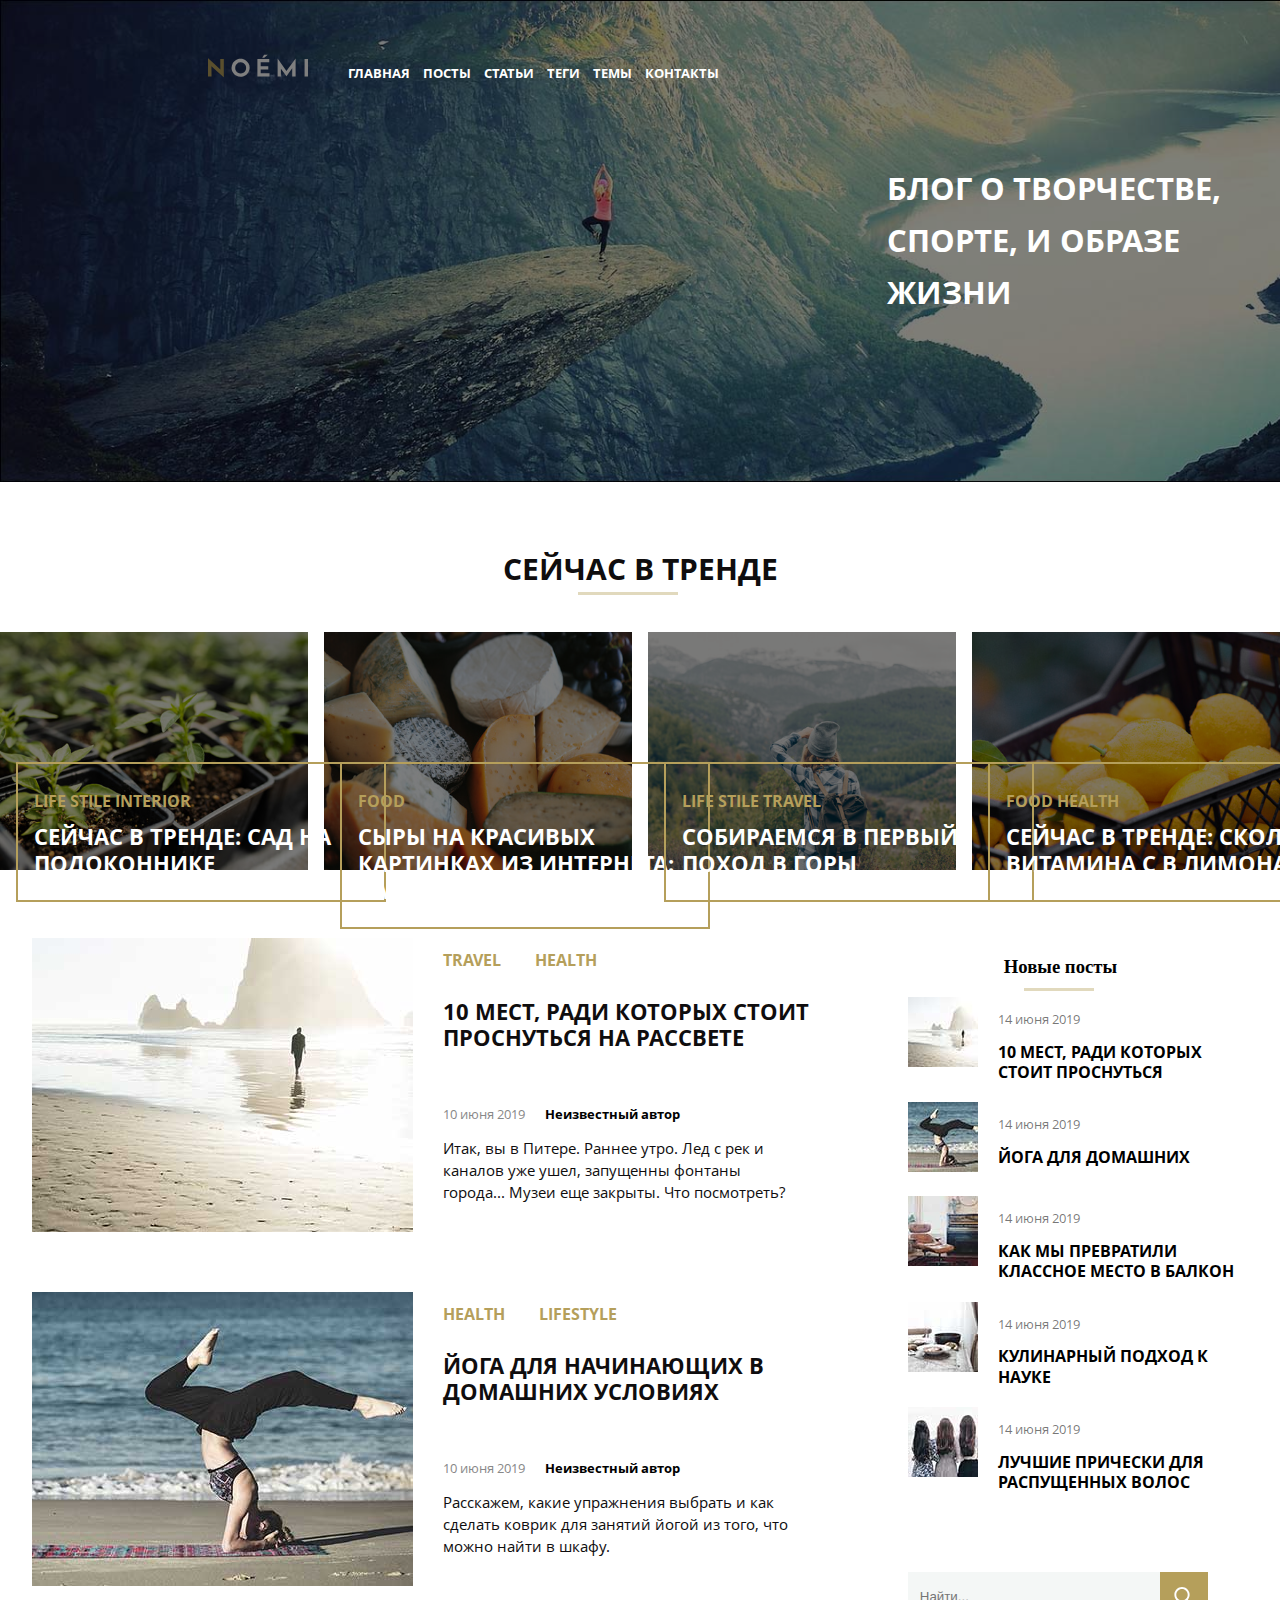
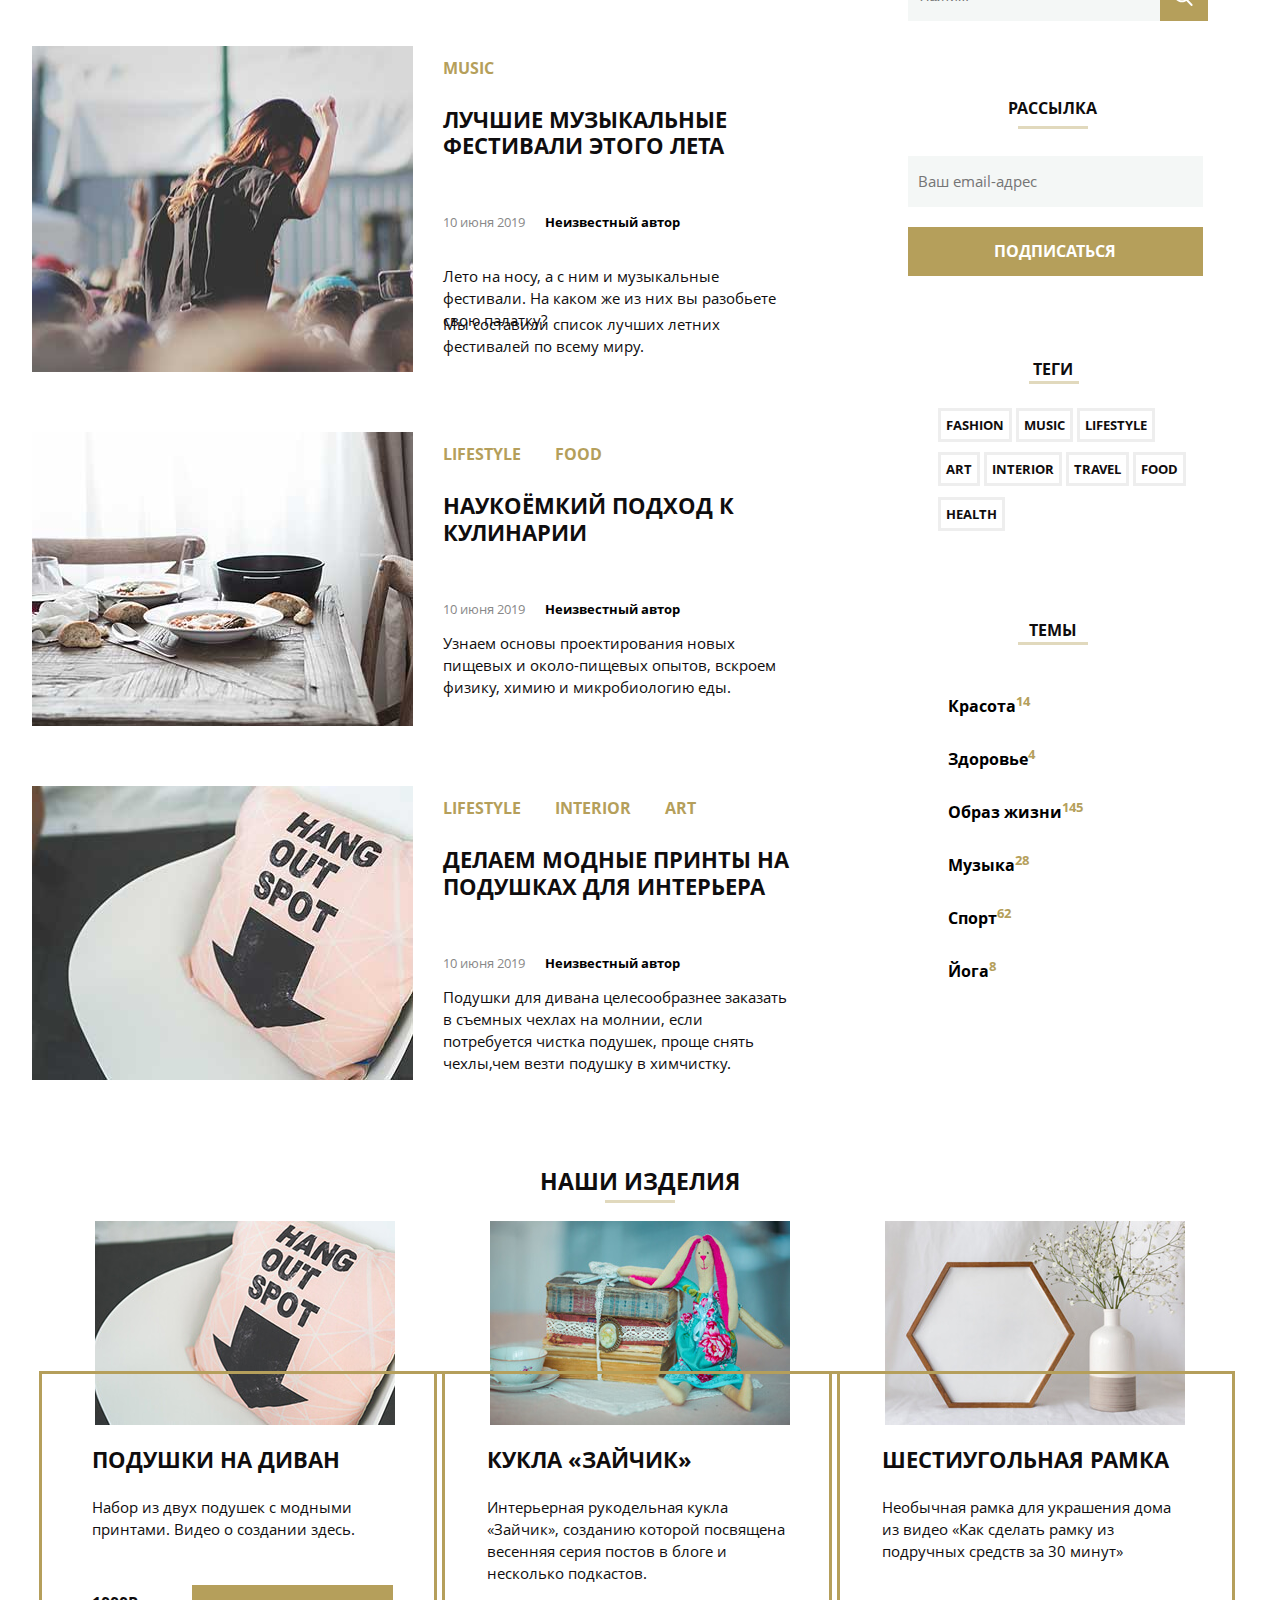
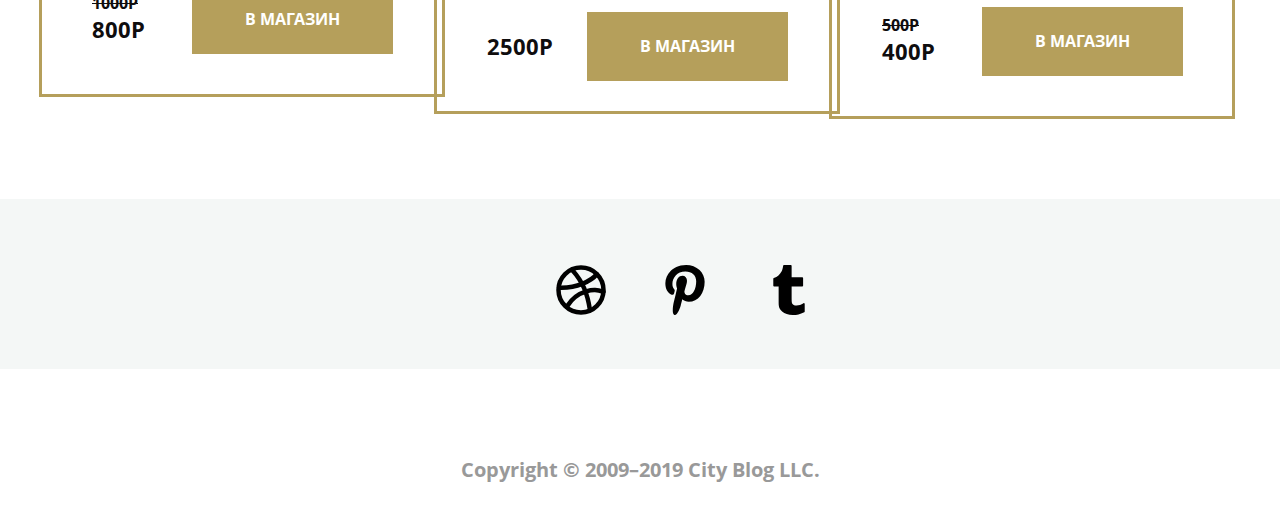
==== mq-diplom/index.html @ d3d2e558 "e" ====
<!DOCTYPE html>
<html lang="en">

<head>
   <meta charset="UTF-8">
   <meta name="viewport" content="width=device-width, initial-scale=1.0">
   <title>Document</title>
   <link rel="stylesheet" href="../mq-diplom/css/style.css">
</head>

<body>
   <div class="content">
      <header class="header">
         <div class="conteiner header-conteiner">
            <div class="logo">
               <svg xmlns="http://www.w3.org/2000/svg" fill="none" viewBox="0 0 3070 696">
                  <path fill="#B59F5B"
                     d="M485.331 135.438V696h-3.762L105.343 353.643l3.762 319.784H0V112.865h3.7623L379.988 458.984l-3.762-323.546h109.105Z" />
                  <path fill="#fff" stroke="#E8E8E8"
                     d="m861.808 165.967.009-.005.008-.005c41.291-26.275 86.341-37.543 138.935-37.543 52.58 0 93.88 11.261 138.94 37.548 41.32 26.295 75.13 60.101 101.42 101.42 26.28 41.293 37.55 86.343 37.55 135.169 0 48.823-11.27 93.882-37.56 138.948-26.28 45.059-60.08 75.103-101.42 101.409-41.29 26.275-86.34 37.543-138.93 37.543-48.821 0-93.878-11.263-138.943-37.548-41.335-26.305-75.126-56.348-101.41-101.404-26.287-45.063-37.551-86.355-37.554-138.927 3.76-45.089 15.032-93.909 37.553-135.204 26.304-41.331 56.348-75.12 101.402-101.401Zm-4.448 327.124c15.076 26.384 33.944 49.036 60.382 64.143 26.411 15.092 52.832 22.639 86.778 22.639 30.19 0 56.61-7.55 83.02-22.639 26.44-15.107 45.31-37.759 60.38-64.143 15.1-26.414 22.64-56.598 22.64-86.777 0-33.948-7.55-60.368-22.64-86.778-15.07-26.383-33.94-49.036-60.38-64.143-26.41-15.089-52.83-22.639-83.02-22.639-30.102 0-64.128 3.754-86.85 22.689l-.032.027c-22.552 18.793-45.184 37.652-60.278 64.066-15.095 26.415-22.639 56.598-22.639 86.778 0 30.179 7.544 60.363 22.639 86.777ZM1617.77 572.349h270.38v100.578h-371.46V135.938h363.94v100.578h-263.36v117.627h233.26v100.579h-233.26v117.627h.5ZM1834.67.5l-107.99 96.8162h-62.87L1723.39.5h111.28ZM2584.26 417.31l-176.42 247.736-168.89-232.691-.91-1.247v241.819h-100.58V114.453l269.97 386.201.41.574.41-.566 281.26-386.261v558.526h-104.34V416.036l-.91 1.274ZM3069.5 135.938v536.989h-104.34V135.938h104.34Z" />
               </svg>
            </div>
            <ul class="menu">
               <li><a href="#">Главная</a></li>
               <li><a href="#">Посты</a></li>
               <li><a href="#">Статьи</a></li>
               <li><a href="#">Теги</a></li>
               <li><a href="#">Темы</a></li>
               <li><a href="#">Контакты</a></li>
            </ul>
            <h1 class="main-title">Блог о творчестве, спорте, и образе жизни</h1>
         </div>
      </header>
      <div class="title-trend">
         <h2 class="decor">Сейчас в тренде</h2>
      </div>
      <div class="trend-box">
         <div class="garden-on-the-windowsill trend">
            <img class="art-trend" src="../mq-diplom/img/trend1.jpg" alt="Изображение растений">
            <div class="text-trend ">
               <p class="yellow-text">Life stile</p>
               <p class="yellow-text">Interior</p>
               <p class="white-text">Сейчас в тренде: сад на подоконнике</p>
            </div>
         </div>
         <div class="cheeses trend">
            <img class="art-trend" src="../mq-diplom/img/trend2.jpg" alt="Изображение разных сыров">
            <div class="text-trend ">
               <p class="yellow-text">Food</p>
               <p class="white-text ">Cыры на красивых картинках из интернета: какие они на вкус?</p>
            </div>
         </div>
         <div class="first-trip trend">
            <img class="art-trend" src="../mq-diplom/img/trend3.jpg" alt="Изображение природы">
            <div class="text-trend ">
               <p class="yellow-text">Life stile</p>
               <p class="yellow-text">Travel</p>
               <p class="white-text">Собираемся в первый поход в горы</p>
            </div>
         </div>
         <div class="lemons trend">
            <img class="art-trend" src="../mq-diplom/img/trend4.jpg" alt="Изображение лимонов">
            <div class="text-trend ">
               <p class="yellow-text">Food</p>
               <p class="yellow-text">Health</p>
               <p class="white-text">Сейчас в тренде: сколько витамина с в лимонах?</p>
            </div>
         </div>

      </div>
      <div class="container">
         <main class="main">
            <div class="conteiner main-conteiner">
               <div class="hobby">
                  <img class="hobby-art" src="../mq-diplom/img/last-post1.jpg" alt="Изображение путешествий">
                  <div class="box-post-list">
                     <p class="hobby-category">Travel</p>
                     <p class="hobby-category">Health</p>
                     <p class="hobby-title">10 мест, ради которых стоит проснуться на рассвете</p>
                     <p class="hobby-date">10 июня 2019</p>
                     <p class="hobby-author">Неизвестный автор</p>
                     <p class="hobby-text">Итак, вы в Питере. Раннее утро. Лед с рек и каналов уже ушел, запущенны
                        фонтаны
                        города...
                        Музеи еще закрыты. Что посмотреть?
                     </p>
                  </div>
               </div>
               <div class="hobby">
                  <img class="hobby-art" src="../mq-diplom/img/last-post2.jpg" alt="Изображение йоги">
                  <div class="box-post-list">
                     <p class="hobby-category">Health</p>
                     <p class="hobby-category">Lifestyle</p>
                     <p class="hobby-title">ЙОга для начинающих в домашних условиях</p>
                     <p class="hobby-date">10 июня 2019</p>
                     <p class="hobby-author">Неизвестный автор</p>
                     <p class="hobby-text">Расскажем, какие упражнения выбрать и как сделать коврик для занятий йогой
                        из
                        того, что можно найти в шкафу.
                     </p>
                  </div>
               </div>
               <div class="hobby">
                  <img class="first-box-art" src="../mq-diplom/img/last-post3.jpg" alt="Изображение фестиваля">
                  <div class="box-post-list">
                     <p class="hobby-category">Music</p>
                     <p class="hobby-title">Лучшие музыкальные фестивали этого лета</p>
                     <p class="hobby-date">10 июня 2019</p>
                     <p class="hobby-author">Неизвестный автор</p>
                     <p class="hobby-text music-text">Лето на носу, а с ним и музыкальные фестивали. На каком же из них
                        вы
                        разобьете свою палатку?
                     </p>
                     <p class="hobby-text music-text2">Мы составили список лучших летних фестивалей по всему миру.
                     </p>
                  </div>
               </div>
               <div class="hobby">
                  <img class="first-box-art" src="../mq-diplom/img/last-post4.jpg" alt="Изображение кулинарии">
                  <div class="box-post-list">
                     <p class="hobby-category">Lifestyle</p>
                     <p class="hobby-category">Food</p>
                     <p class="hobby-title">Наукоёмкий подход к кулинарии</p>
                     <p class="hobby-date">10 июня 2019</p>
                     <p class="hobby-author">Неизвестный автор</p>
                     <p class="hobby-text">Узнаем основы проектирования новых пищевых и около-пищевых опытов, вскроем
                        физику, химию и микробиологию еды.
                     </p>
                  </div>
               </div>
               <div class="hobby">
                  <img class="first-box-art" src="../mq-diplom/img/last-post5.jpg" alt="Изображение подушки">
                  <div class="box-post-list">
                     <p class="hobby-category">Lifestyle</p>
                     <p class="hobby-category">Interior</p>
                     <p class="hobby-category">Art</p>
                     <p class="hobby-title">делаем модные принты на подушках для интерьера </p>
                     <p class="hobby-date">10 июня 2019</p>
                     <p class="hobby-author">Неизвестный автор</p>
                     <p class="hobby-text">Подушки для дивана целесообразнее заказать в съемных чехлах на молнии, если
                        потребуется чистка подушек, проще снять чехлы,чем везти подушку в химчистку.
                     </p>
                  </div>
               </div>
            </div>
         </main>
         <aside class="aside">
            <div class="newposts">
               <h3 class="newposts-decor">Новые посты</h3>
            </div>
            <div class="newposts-hobby">
               <div class="newposts-hobby-art">
                  <img src="../mq-diplom/img/2.jpg" alt="Изображение мест">
               </div>
               <div class="newposts-hobby-post-list">
                  <p class="newposts-hobby-date">14 июня 2019</p>
                  <p class="newposts-hobby-title box2-title1">10 мест, ради которых стоит проснуться</p>
               </div>
            </div>
            <div class="newposts-hobby">
               <div class="newposts-hobby-art">
                  <img src="../mq-diplom/img/151.jpg" alt="Изображение йоги">
               </div>
               <div class="newposts-hobby-post-list">
                  <p class="newposts-hobby-date">14 июня 2019</p>
                  <p class="newposts-hobby-title">Йога для домашних</p>
               </div>
            </div>
            <div class="newposts-hobby">
               <div class="newposts-hobby-art">
                  <img src="../mq-diplom/img/45.jpg" alt="Изображение интерьера">
               </div>
               <div class="newposts-hobby-post-list">
                  <p class="newposts-hobby-date">14 июня 2019</p>
                  <p class="newposts-hobby-title">как мы превратили классное место в балкон</p>
               </div>
            </div>
            <div class="newposts-hobby">
               <div class="newposts-hobby-art">
                  <img src="../mq-diplom/img/501.jpg" alt="Изображение кулинарии">
               </div>
               <div class="newposts-hobby-post-list">
                  <p class="newposts-hobby-date">14 июня 2019</p>
                  <p class="newposts-hobby-title">Кулинарный подход к науке</p>
               </div>
            </div>
            <div class="newposts-hobby">
               <div class="newposts-hobby-art">
                  <img src="../mq-diplom/img/7.jpg" alt="Изображение причесок">
               </div>
               <div class="newposts-hobby-post-list">
                  <p class="newposts-hobby-date">14 июня 2019</p>
                  <p class="newposts-hobby-title">лучшие прически для распущенных волос</p>
               </div>
            </div>
            <div class="search">
               <form action="" method="get">
                  <label class="visually-hidden" for="input-search">Найти</label>
                  <input type="search" id="input-search" placeholder="Найти...">
                  <button type="submit"></button>
               </form>
            </div>
            <div class="newsletter">
               <h3 class="newsletter-decor">Рассылка</h3>
            </div>
            <div class="email">
               <form action="" method="get">
                  <label class="visually-hidden" for="email">Ваш email-адрес</label>
                  <input type="email" id="email" placeholder="Ваш email-адрес"><br>
                  <button type="submit">Подписаться</button>
               </form>
            </div>
            <div class="tegs">
               <h3 class="tegs-decor">Теги</h3>
            </div>
            <div class="tegs-list">
               <ul>
                  <li><a href="#">Fashion</a></li>
                  <li><a href="#">Music</a></li>
                  <li><a href="#">Lifestyle</a></li>
                  <li><a href="#">Art</a></li>
                  <li><a href="#">Interior</a></li>
                  <li><a href="#">Travel</a></li>
                  <li></li><a href="#">Food</a></li>
                  <li><a href="#">Health</a></li>
               </ul>
            </div>
            <div class="themes">
               <h3 class="themes-decor">Темы</h3>
            </div>
            <div class="topics">
               <ul>
                  <li><a href="#">Красота<sup>14</sup></a></li>
                  <li><a href="#">Здоровье<sup>4</sup></a></li>
                  <li><a href="#">Образ жизни<sup>145</sup></a></li>
                  <li><a href="#">Музыка<sup>28</sup></a></li>
                  <li><a href="#">Спорт<sup>62</sup></a></li>
                  <li><a href="#">Йога<sup>8</sup></a></li>
               </ul>
            </div>
         </aside>
      </div>
      <div class="our-products">
         <h3>Наши изделия</h3>
         <div class="our-prodicts-decor"></div>
      </div>
      <div class="our-products-prices">
         <div class="soffa-pillow">
            <img src="../mq-diplom/img/shop-item-desk1.jpg" alt="Изображение подушки">
            <div class="product-box">
               <div class="product-title">
                  <h3>Подушки на диван</h3>
                  <p>Набор из двух подушек с модными принтами. Видео о создании здесь.</p>
               </div>
               <div class="price">
                  <p class="price-throught">1000р</p>
                  <p>800р</p>
               </div>
               <div class="product-link-soffa">
                  <a href="">В магазин</a>
               </div>
            </div>
         </div>
         <div class="bunny-doll">
            <img src="../mq-diplom/img/shop-item-desk2.jpg" alt="Изображение куклы">
            <div class="product-box">
               <div class="product-title">
                  <h3>Кукла &laquo;зайчик&raquo;</h3>
                  <p>Интерьерная рукодельная кукла «Зайчик», созданию которой посвящена весенняя серия постов в блоге
                     и
                     несколько подкастов.</p>
               </div>
               <div class="price price-doll">
                  <p>2500р</p>
               </div>
               <div class="product-link-doll">
                  <a href="">В магазин</a>
               </div>
            </div>
         </div>
         <div class="frame">
            <img src="../mq-diplom/img/shop-item-desk3.jpg" alt="Изображение рамки">
            <div class="product-box">
               <div class="product-title">
                  <h3>Шестиугольная рамка</h3>
                  <p>Необычная рамка для украшения дома из видео &laquo;Как сделать рамку из подручных средств за 30
                     минут&raquo; </p>
               </div>
               <div class="price">
                  <p class="price-throught">500р</p>
                  <p>400р</p>
               </div>
               <div class="product-link-frame">
                  <a href="">В магазин</a>
               </div>
            </div>
         </div>
      </div>
   </div>
   <footer class="footer">
      <div class="conteiner footer-conteiner">
         <div class="footer-art">
            <ul>
               <li>
                  <a href="#"><svg xmlns="http://www.w3.org/2000/svg" viewBox="0 0 20 20">
                        <g fill="none" fill-rule="evenodd" stroke="#000" stroke-linecap="round" stroke-linejoin="round"
                           stroke-width="1.8" transform="translate(1 1)">
                           <circle cx="9" cy="9" r="9" />
                           <path d="M5.4.9c2.1222 2.3565 3.7222 4.7865 4.8 7.29 1.0778 2.5035 1.8778 5.4735 2.4 8.91" />
                           <path
                              d="M.201 8.0853c3.4904.1103 6.5893-.4006 9.2966-1.5327C12.257 5.399 14.191 4.1147 15.3 2.7M3.6 15.3c1.8876-3.0496 4.9253-4.963 7.4854-5.748 2.8247-.866 4.3048-.6496 6.9146.2087" />
                        </g>
                     </svg>
                     <?xml version="1.0" encoding="iso-8859-1"?>
                     <!-- Generator: Adobe Illustrator 19.0.0, SVG Export Plug-In . SVG Version: 6.00 Build 0)  -->
                  </a>
               </li>
               <li>
                  <a href="#"><svg version="1.1" xmlns="http://www.w3.org/2000/svg"
                        xmlns:xlink="http://www.w3.org/1999/xlink" x="0px" y="0px" viewBox="0 0 310.05 310.05"
                        style="enable-background:new 0 0 310.05 310.05;" xml:space="preserve">
                        <g id="XMLID_798_">
                           <path id="XMLID_799_" d="M245.265,31.772C223.923,11.284,194.388,0,162.101,0c-49.32,0-79.654,20.217-96.416,37.176
            c-20.658,20.9-32.504,48.651-32.504,76.139c0,34.513,14.436,61.003,38.611,70.858c1.623,0.665,3.256,1,4.857,1
            c5.1,0,9.141-3.337,10.541-8.69c0.816-3.071,2.707-10.647,3.529-13.936c1.76-6.495,0.338-9.619-3.5-14.142
            c-6.992-8.273-10.248-18.056-10.248-30.788c0-37.818,28.16-78.011,80.352-78.011c41.412,0,67.137,23.537,67.137,61.425
            c0,23.909-5.15,46.051-14.504,62.35c-6.5,11.325-17.93,24.825-35.477,24.825c-7.588,0-14.404-3.117-18.705-8.551
            c-4.063-5.137-5.402-11.773-3.768-18.689c1.846-7.814,4.363-15.965,6.799-23.845c4.443-14.392,8.643-27.985,8.643-38.83
            c0-18.55-11.404-31.014-28.375-31.014c-21.568,0-38.465,21.906-38.465,49.871c0,13.715,3.645,23.973,5.295,27.912
            c-2.717,11.512-18.865,79.953-21.928,92.859c-1.771,7.534-12.44,67.039,5.219,71.784c19.841,5.331,37.576-52.623,39.381-59.172
            c1.463-5.326,6.582-25.465,9.719-37.845c9.578,9.226,25,15.463,40.006,15.463c28.289,0,53.73-12.73,71.637-35.843
            c17.367-22.418,26.932-53.664,26.932-87.978C276.869,77.502,265.349,51.056,245.265,31.772z" />
                        </g>
                     </svg>
                     <?xml version="1.0" encoding="iso-8859-1"?>
                     <!-- Generator: Adobe Illustrator 19.0.0, SVG Export Plug-In . SVG Version: 6.00 Build 0)  -->
                  </a>
               </li>
               <li>

                  <a href="#"><svg version="1.1" xmlns="http://www.w3.org/2000/svg"
                        xmlns:xlink="http://www.w3.org/1999/xlink" x="0px" y="0px" viewBox="0 0 310 310"
                        style="enable-background:new 0 0 310 310;" xml:space="preserve">
                        <g id="XMLID_828_">
                           <path id="XMLID_829_" d="M249.775,236.928c-1.613-0.873-3.58-0.789-5.119,0.221c-14.15,9.295-28.469,14.007-42.557,14.007
            c-7.678,0-14.285-1.725-20.236-5.297c-4.023-2.366-6.688-5.399-8.139-9.257c-1.107-2.978-2.43-10.9-2.43-31.739v-71.945h66.168
            c2.762,0,5-2.239,5-5V80.818c0-2.762-2.238-5-5-5h-66.168V5c0-2.762-2.238-5-5-5h-42.684c-2.523,0-4.652,1.881-4.961,4.386
            c-1.836,14.831-5.201,27.143-10.01,36.601c-4.744,9.381-11.141,17.526-19.018,24.216c-7.842,6.687-17.451,11.899-28.563,15.491
            c-2.064,0.667-3.463,2.589-3.463,4.758v42.466c0,2.761,2.238,5,5,5h28.168v100.237c0,14.492,1.523,25.36,4.656,33.218
            c3.158,7.955,8.83,15.496,16.863,22.418c7.922,6.801,17.568,12.104,28.67,15.758c10.971,3.618,23.73,5.452,37.922,5.452
            c12.416,0,24.141-1.269,34.85-3.772c10.73-2.514,22.779-6.91,35.811-13.065c1.75-0.826,2.865-2.587,2.865-4.521v-47.314
            C252.402,239.49,251.395,237.8,249.775,236.928z" />
                        </g>
                     </svg></a>
               </li>
            </ul>
         </div>
      </div>
   </footer>
   <div class="under-footer">
      <h2>Copyright © 2009–2019 City Blog LLC.</h2>
   </div>
</body>

</html>
---- mq-diplom/css/style.css ----
@font-face {
   font-family: 'OpenSans';
   src: url(../fonts/OpenSans-Bold.ttf)format('ttf'),
      url(../fonts/OpenSans-Bold.woff)format('woff'),
      url(../fonts/OpenSans-Bold.woff2)format('woff2');
   font-weight: 700;
   font-style: bold;
}

@font-face {
   font-family: 'OpenSans';
   src: url(../fonts/OpenSans-Regular.ttf)format('ttf'),
      url(../fonts/OpenSans-Regular.woff)format('woff'),
      url(../fonts/OpenSans-Regular.woff2)format('woff2');
   font-weight: 300;
   font-style: regular;
}

html,
body {
   height: 100%;
}

body {
   margin: 0;
   display: flex;
   flex-direction: column;
   min-height: 100vh;
}

.content {
   margin: 0 auto;
   padding-bottom: 20em;
   flex: 1 auto;
}

.conteiner {
   margin: 0 auto;
}

.header-conteiner {
   position: relative;
   display: flex;
   justify-content: space-around;
   padding: 1em;
   width: 100%;
   background-image: url(../img/banner-bg.jpg);
   background-repeat: no-repeat;
   background-size: cover;
   max-width: 100%;
   height: 450px;
}

.header-conteiner:after {
   content: '';
   position: absolute;
   top: 0;
   left: 0;
   right: 0;
   bottom: 0;
   background: rgba(0, 0, 0, .5);
   z-index: 2;
}

.main-title {
   display: flex;
   align-items: center;
   padding-left: 5em;
   font-size: 31px;
   font-family: "OpenSans";
   color: rgb(255, 255, 255);
   font-weight: bold;
   text-transform: uppercase;
   line-height: 1.667;
   z-index: 3;
}

svg {
   width: 100px;
   height: 100px;
   fill: red;

}

.logo {
   display: flex;
   margin-left: 12em;
}

.menu a {
   text-decoration: none;
   font-size: 13px;
   font-family: "OpenSans";
   color: rgb(255, 255, 255);
   text-transform: uppercase;
   line-height: 1.2;
   padding-right: 1em;
}

.menu li {}

.menu {
   display: flex;
   list-style-type: none;
   margin-top: 3em;
   z-index: 3;

}

.menu:hover a {
   text-decoration: underline;
   color: white;
}

.title-trend {
   display: flex;
   justify-content: center;
   margin-top: 2em;
   font-size: 20px;
   font-family: "OpenSans";
   color: rgb(15, 13, 14);
   font-weight: bold;
   text-transform: uppercase;
   position: relative;
   line-height: 1.458;
}

.decor::after {
   content: '';
   background-color: rgb(181, 159, 91);
   opacity: 0.4;
   position: absolute;
   top: 70px;
   right: 47%;
   width: 100px;
   height: 3px;

}

.trend-box {
   position: relative;
   display: flex;
   width: 100%;
   justify-content: space-between;
   gap: 1em;
   margin-top: 1em;
}

.art-trend {
   width: 100%;
}

.trend {
   position: relative;
}

.text-trend {
   position: absolute;
   top: 130px;
   left: 1em;
   width: 350px;
   border: 2px solid rgb(181, 159, 91);
   padding-left: 1em;
   z-index: 3;

}

.trend::after {
   content: '';
   position: absolute;
   top: 0;
   left: 0;
   right: 0;
   bottom: 4px;
   background: rgba(0, 0, 0, .5);
   z-index: 2;
}

.yellow-text {
   display: inline-block;
   font-size: 15.697px;
   margin-bottom: 0;
   font-family: "OpenSans";
   color: rgb(181, 159, 91);
   font-weight: bold;
   text-transform: uppercase;
   line-height: 2.857;

}

.white-text {
   font-size: 22.424px;
   margin-top: 0;
   font-family: "OpenSans";
   color: rgb(255, 255, 255);
   font-weight: bold;
   text-transform: uppercase;
   line-height: 1.2;

}

.hobby {
   display: flex;
   margin-bottom: 60px;

}

.hobby-category {
   display: inline-block;
   font-size: 15.697px;
   margin: 0;
   margin-left: 30px;
   font-family: "OpenSans";
   color: rgb(181, 159, 91);
   font-weight: bold;
   text-transform: uppercase;
   line-height: 2.857;
}

.hobby-category:hover {
   cursor: pointer;
   text-decoration: underline;
}

.hobby-title {
   margin: 0;
   margin-top: 16px;
   margin-left: 30px;
   font-size: 22.424px;
   font-family: "OpenSans";
   color: rgb(15, 13, 14);
   font-weight: bold;
   text-transform: uppercase;
   line-height: 1.2;
   width: 400px;
}

.hobby-title:hover {
   color: rgb(181, 159, 91);
}

.hobby-date {
   margin: 0;
   margin-left: 30px;
   display: inline-block;
   font-size: 13.455px;
   font-family: "OpenSans";
   color: rgb(136, 136, 136);
   line-height: 3.333;
}

.hobby-author {
   margin: 0;
   margin-top: 40px;
   margin-left: 16px;
   display: inline-block;
   font-size: 13.455px;
   font-family: "OpenSans";
   color: rgb(0, 0, 0);
   font-weight: bold;
   line-height: 3.333;
}

.hobby-text {
   margin: 0;
   margin-top: 0;
   margin-left: 30px;
   font-size: 15px;
   font-family: "OpenSans";
   color: rgb(15, 13, 14);
   line-height: 1.467;
   width: 350px;
   height: 59px;
}

.music-text {
   margin-top: 20px;
   width: 359px;
   height: 38px;
}

.music-text2 {
   margin-top: 10px;
}

.newposts {
   margin-left: 6em;
   margin-bottom: ;
   position: relative;
}

.newposts-decor::after {
   content: '';
   background-color: rgb(181, 159, 91);
   opacity: 0.4;
   position: absolute;
   top: 50px;
   right: 63%;
   width: 70px;
   height: 3px;
}

.newposts-hobby {
   display: flex;
   margin-bottom: 20px;
}

.newposts-hobby-date {
   margin-top: 0;
   margin-bottom: 0;
   margin-left: 20px;
   font-size: 13.455px;
   font-family: "OpenSans";
   color: rgba(0, 0, 0, 0.541);
   line-height: 3.333;
   text-align: left;
}

.newposts-hobby-title {
   margin-top: 0;
   margin-bottom: 0;
   margin-left: 20px;
   font-size: 15.697px;
   font-family: "OpenSans";
   color: rgb(0, 0, 0);
   font-weight: bold;
   text-transform: uppercase;
   line-height: 1.286;
   width: 250px;


}

.newposts-hobby-title:hover {
   color: rgb(181, 159, 91);
}

.container {
   display: flex;
   justify-content: space-around;
}

.main {
   display: flex;
   flex-direction: column;
   justify-content: flex-start;
   margin-top: 64px;

}

.aside {
   display: flex;
   flex-direction: column;
   margin-top: 64px;
}

input:focus {
   border: 2px solid rgb(181, 159, 91);
}

.search form {
   position: relative;
   width: 300px;
   margin-top: 60px;
}

.search input {
   width: 271px;
   height: 49px;
   padding-left: 10px;
   border: 2px solid rgb(244, 247, 246);
   outline: none;
   background-color: rgb(244, 247, 246);

}

.search input:focus {
   border: 2px solid rgb(181, 159, 91);
}

.visually-hidden {
   position: fixed;
   transform: scale(0);
}

.search button {
   position: absolute;
   top: 0;
   background-color: rgb(181, 159, 91);
   right: 0px;
   width: 48px;
   height: 49px;
   border: none;
   cursor: pointer;
   background-image: url("data:image/svg+xml,%3Csvg xmlns='http://www.w3.org/2000/svg' fill='none' viewBox='0 0 512 512'%3E%3Cg clip-path='url(%23a)'%3E%3Cpath fill='%23fff' stroke='%23B59F5B' d='m373.403 339.292-.29.344.312.324 121.857 126.737c10.117 10.524 9.782 27.302-.733 37.42l.347.36-.347-.36c-4.948 4.763-11.466 7.383-18.338 7.383-7.261 0-14.034-2.884-19.072-8.116L334.357 375.686l-.297-.309-.351.246c-34.78 24.442-75.457 37.317-118.145 37.317-113.708 0-206.22-92.513-206.22-206.22C9.344 93.012 101.856.5 215.564.5c113.707 0 206.22 92.512 206.22 206.22 0 48.668-17.125 95.416-48.381 132.572zm-4.546-132.572c0-84.528-68.765-153.293-153.293-153.293S62.271 122.192 62.271 206.72s68.765 153.293 153.293 153.293 153.293-68.765 153.293-153.293z'/%3E%3C/g%3E%3Cdefs%3E%3CclipPath id='a'%3E%3Cpath fill='%23fff' d='M0 0h512v512H0z'/%3E%3C/clipPath%3E%3C/defs%3E%3C/svg%3E");
   background-repeat: no-repeat;
   background-position: center;
   background-size: 40%;

}

.search button:focus {
   background-color: black;
}

.newsletter {
   display: flex;
   justify-content: center;
   align-items: center;
   margin-top: 60px;
   margin-right: 50px;
   position: relative;
   font-size: 14px;
   font-family: "OpenSans";
   color: rgb(15, 13, 14);
   font-weight: bold;
   text-transform: uppercase;
}

.newsletter-decor::after {
   content: '';
   background-color: rgb(181, 159, 91);
   opacity: 0.4;
   position: absolute;
   top: 45px;
   right: 38%;
   width: 70px;
   height: 3px;
}

.email input {
   font-size: 14.576px;
   font-family: "OpenSans";
   color: rgba(0, 0, 0, 0.541);
   line-height: 3.077;
   padding-left: 10px;
   border: none;
   background-color: rgb(244, 247, 246);
   width: 283px;
   height: 49px;

}

.email button {
   margin-top: 20px;
   font-size: 15.697px;
   font-family: "OpenSans";
   color: rgb(255, 255, 255);
   font-weight: bold;
   text-transform: uppercase;
   line-height: 2.857;
   border: none;
   background-color: rgb(181, 159, 91);
   width: 295px;
   height: 49px;

}

.email {
   margin-top: 20px;
}

.tegs-list a:hover {
   color: rgb(181, 159, 91);
}

.tegs {
   display: flex;
   justify-content: center;
   align-items: center;
   position: relative;
   margin-top: 60px;
   margin-right: 50px;
   font-size: 14px;
   font-family: "OpenSans";
   color: rgb(15, 13, 14);
   font-weight: bold;
   text-transform: uppercase;
   line-height: 2.082;
}

.tegs-decor::after {
   content: '';
   background-color: rgb(181, 159, 91);
   opacity: 0.4;
   position: absolute;
   top: 45px;
   right: 41%;
   width: 50px;
   height: 3px;
}

.tegs-list a {
   margin-right: 0;
   padding: 5px;
   list-style: none;
   text-decoration: none;
   font-size: 13.455px;
   font-family: "OpenSans";
   color: rgb(15, 13, 14);
   font-weight: bold;
   text-transform: uppercase;
   line-height: 3.333;
   border: 3px solid rgb(238, 238, 238);
}

.tegs-list li {
   list-style-type: none;
   display: inline-block;
}

.tegs-list ul {
   margin: 0;
   padding: 0;
}

.tegs-list {
   display: flex;
   flex-wrap: wrap;
   width: 250px;
   margin-left: 30px;
}

.themes {
   display: flex;
   justify-content: center;
   align-items: center;
   position: relative;
   margin-top: 60px;
   margin-right: 50px;
   font-size: 14px;
   font-family: "OpenSans";
   color: rgb(15, 13, 14);
   font-weight: bold;
   text-transform: uppercase;
   line-height: 2.082;
}

.themes-decor::after {
   content: '';
   background-color: rgb(181, 159, 91);
   opacity: 0.4;
   position: absolute;
   top: 45px;
   right: 38%;
   width: 70px;
   height: 3px;
}

.topics li,
a {
   text-decoration: none;
   list-style: none;
   font-size: 15.697px;
   font-family: "OpenSans";
   color: rgb(0, 0, 0);
   font-weight: bold;
   line-height: 3.357;
}

.topics a:hover {
   color: rgb(181, 159, 91);
}

sup {
   color: rgb(181, 159, 91);
}

.our-products {
   display: flex;
   justify-content: center;
   position: relative;
   font-size: 20px;
   font-family: "OpenSans";
   color: rgb(15, 13, 14);
   font-weight: bold;
   text-transform: uppercase;
   line-height: 1.458;
}

.our-prodicts-decor {
   background-color: rgb(181, 159, 91);
   opacity: 0.4;
   position: absolute;
   width: 70px;
   height: 3px;
   top: 60px;
}

.our-products-prices {
   display: flex;
   justify-content: space-evenly;

}

.product-title h3 {

   font-size: 22.424px;
   font-family: "OpenSans";
   color: rgb(15, 13, 14);
   font-weight: bold;
   text-transform: uppercase;
   line-height: 1.2;
}

.product-title p {
   font-size: 15px;
   font-family: "OpenSans";
   color: rgb(15, 13, 14);
   line-height: 1.467;
   width: 300px;
}

.price {
   font-size: 22.424px;
   font-family: "OpenSans";
   color: rgb(15, 13, 14);
   font-weight: bold;
   text-transform: uppercase;
   line-height: 1.2;
}

.price p {
   margin: 0;
}

.price {
   margin-top: 50px;
}

.price-throught {
   font-size: 15.697px;
   font-family: "OpenSans";
   color: rgb(15, 13, 14);
   font-weight: bold;
   text-decoration: line-through;
   text-transform: uppercase;
   line-height: 1.714;

}

.soffa-pillow,
.bunny-doll,
.frame {
   position: relative;
}

.product-link-soffa a {
   position: absolute;
   padding: 5px 50px 5px 50px;
   bottom: 40px;
   left: 150px;
   font-size: 15.697px;
   font-family: "OpenSans";
   color: rgb(255, 255, 255);
   font-weight: bold;
   text-transform: uppercase;
   border: 3px solid rgb(181, 159, 91);
   background-color: rgb(181, 159, 91);
}

.product-link-doll a {
   position: absolute;
   padding: 5px 50px 5px 50px;
   bottom: 30px;
   left: 150px;
   font-size: 15.697px;
   font-family: "OpenSans";
   color: rgb(255, 255, 255);
   font-weight: bold;
   text-transform: uppercase;
   border: 3px solid rgb(181, 159, 91);
   background-color: rgb(181, 159, 91);
}

.product-link-frame a {
   position: absolute;
   padding: 5px 50px 5px 50px;
   bottom: 40px;
   left: 150px;
   font-size: 15.697px;
   font-family: "OpenSans";
   color: rgb(255, 255, 255);
   font-weight: bold;
   text-transform: uppercase;
   border: 3px solid rgb(181, 159, 91);
   background-color: rgb(181, 159, 91);
}

.product-box {
   position: absolute;
   border: 3px solid rgb(181, 159, 91);
   padding: 50px;
   top: 150px;
   right: -50px;
}

.footer-conteiner {
   margin-top: 50px;
   display: flex;
   width: 100%;
   background-color: #f4f7f6;
   height: 170px;
   justify-content: center;

}

.footer-art li {
   list-style-type: none;
   display: inline-block;
}

.footer-art svg {
   padding-left: 50px;
   padding-top: 50px;
   fill: black;
   width: 50px;
   height: 50px;
}

.under-footer {
   display: flex;
   justify-content: center;
   margin: 50px;
   margin-bottom: 50px;
   font-size: 13.455px;
   font-family: "OpenSans";
   color: rgb(153, 153, 153);
   font-weight: bold;
   line-height: 3.333;
}
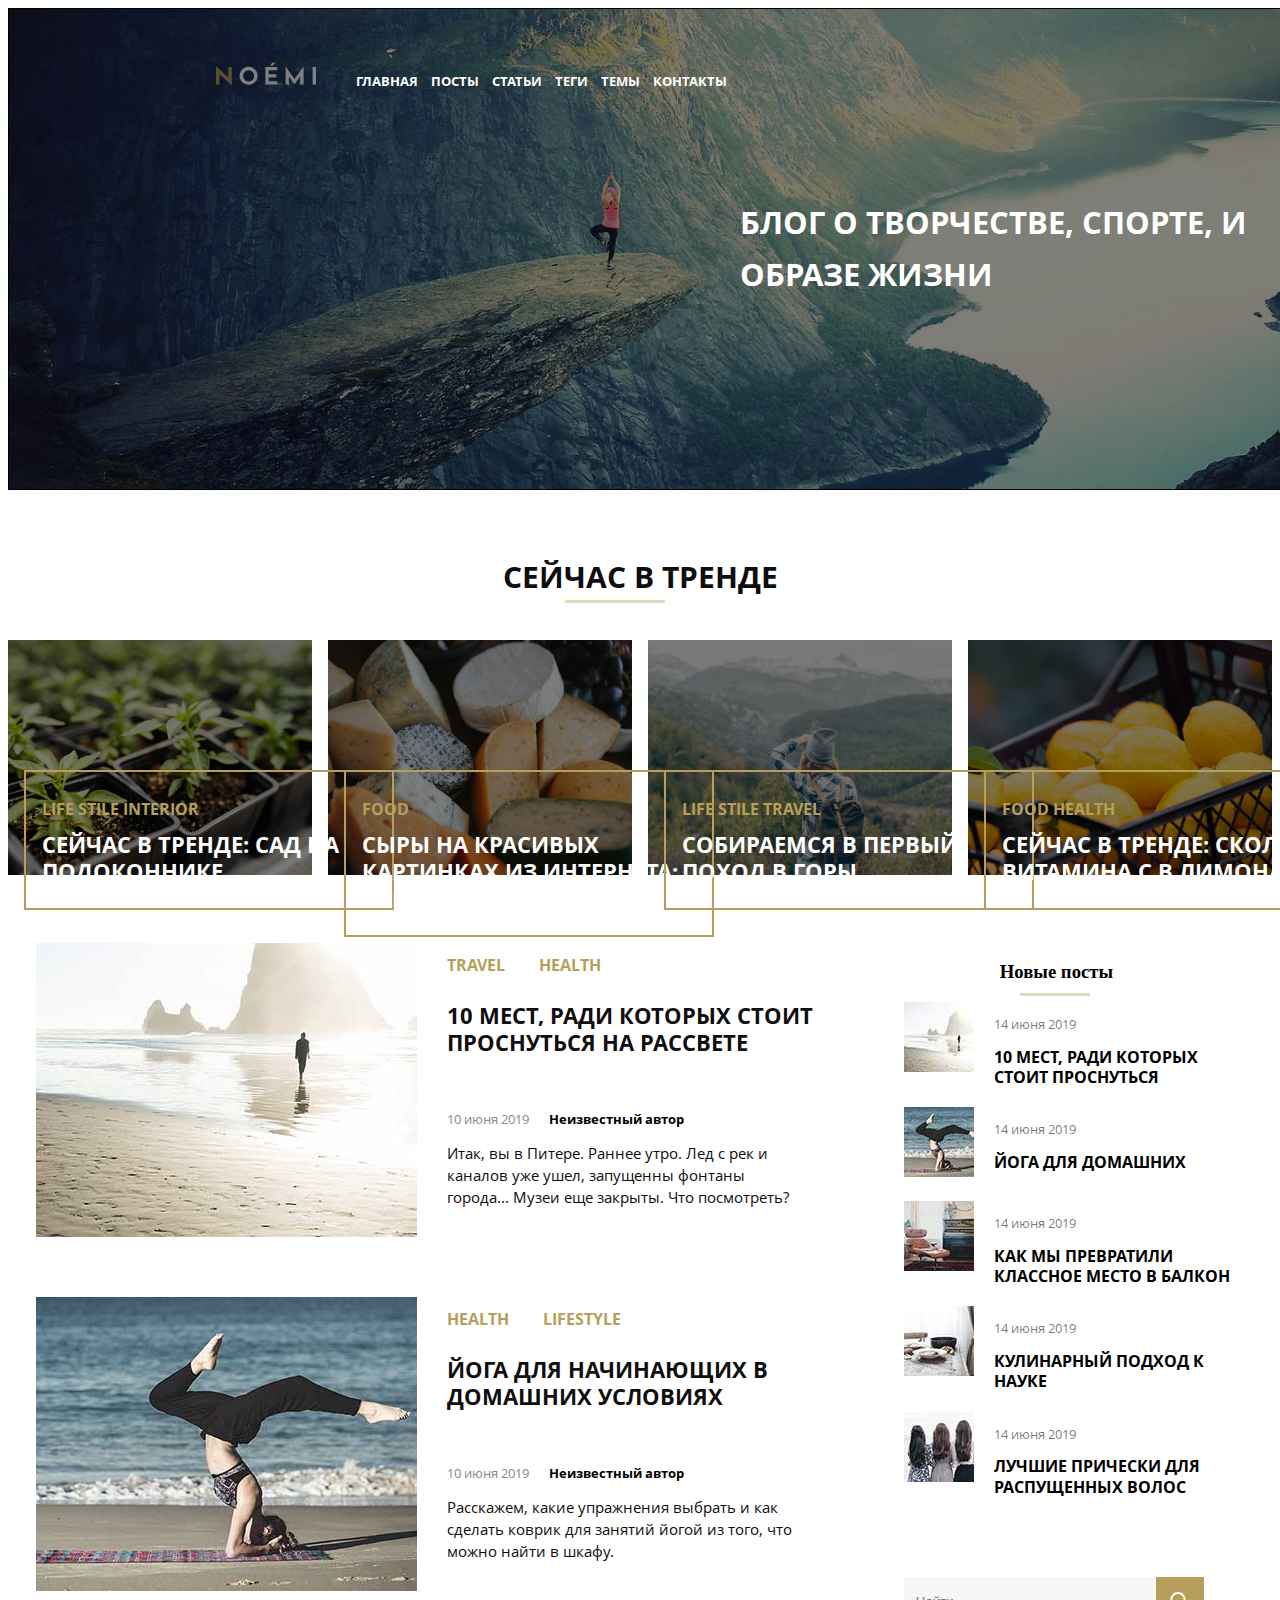
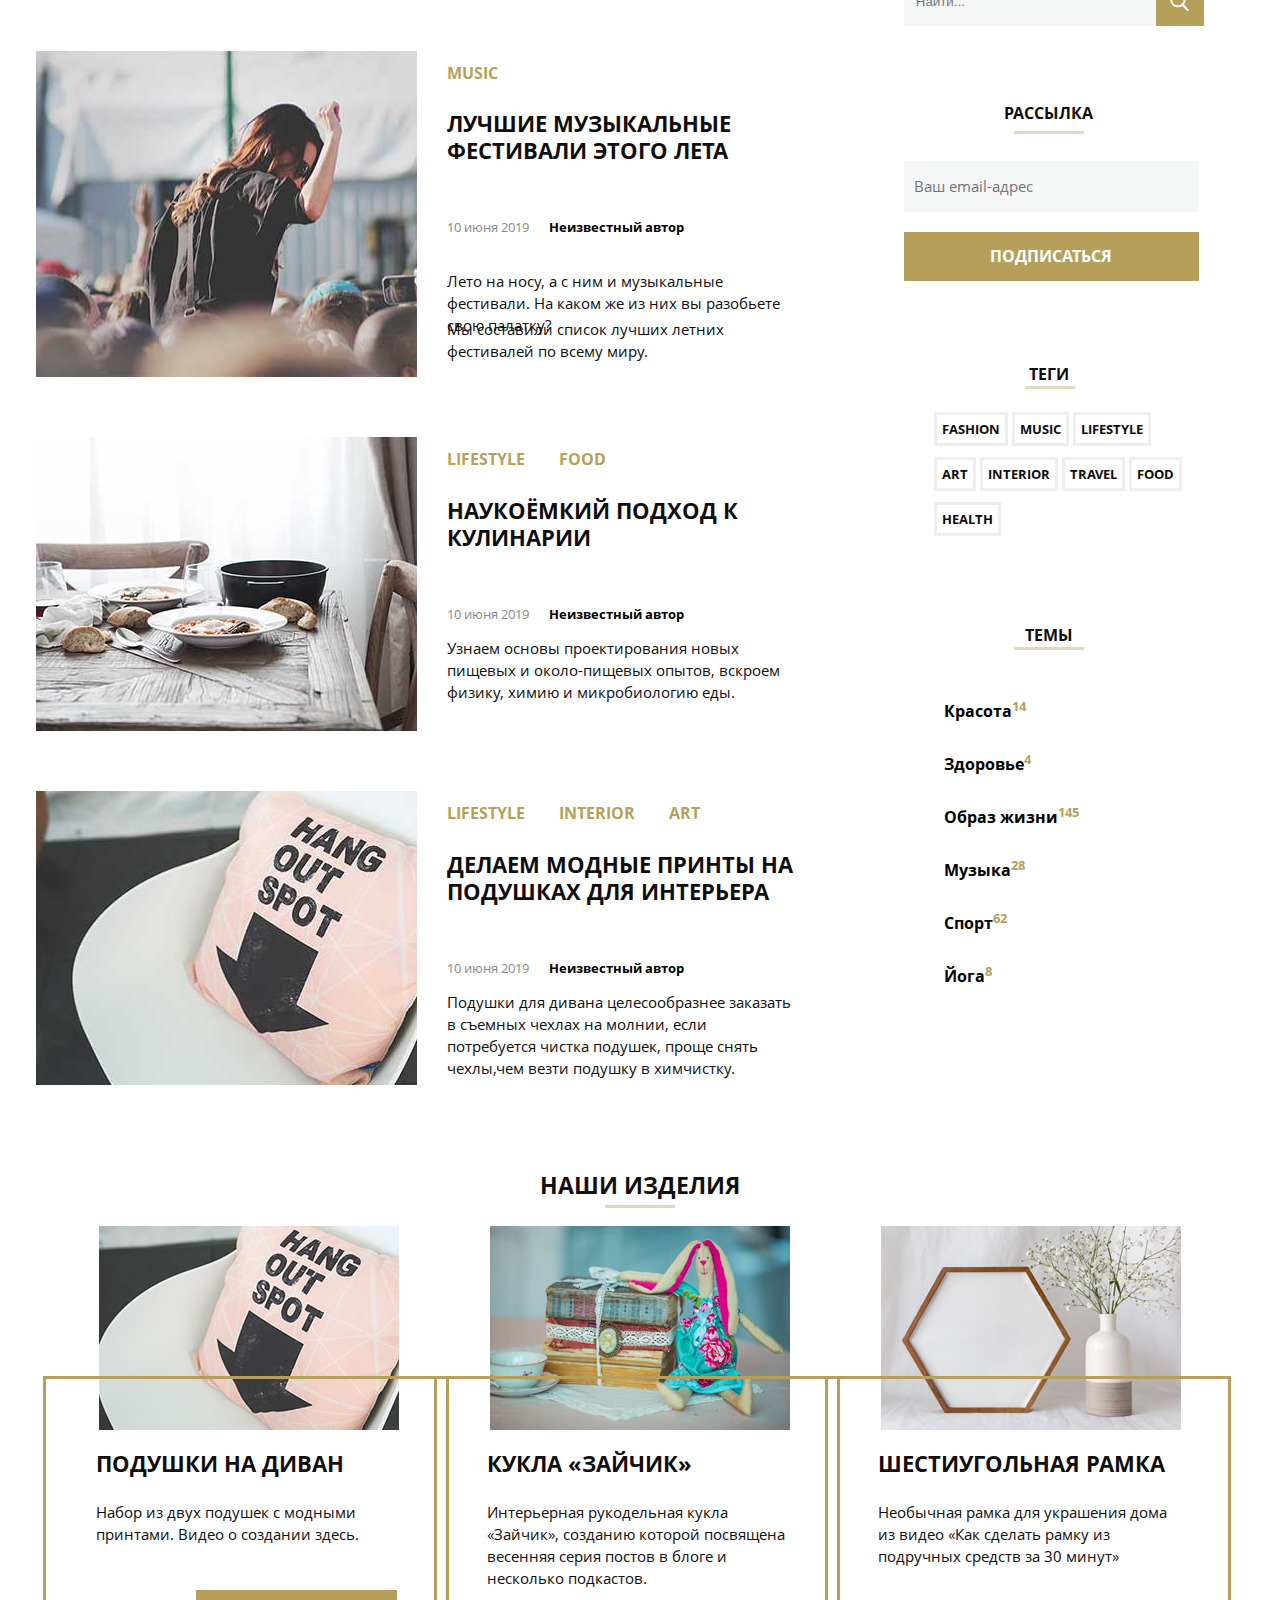
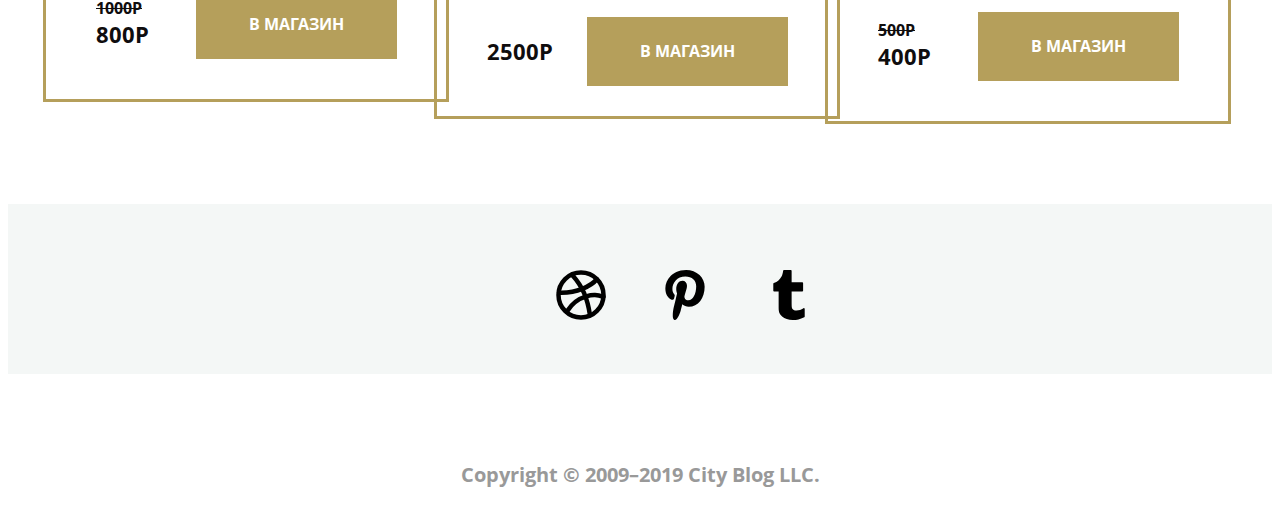
==== commit 7921a5d5: "yu" ====
--- a/mq-diplom/index.html
+++ b/mq-diplom/index.html
@@ -12,22 +12,26 @@
    <div class="content">
       <header class="header">
          <div class="conteiner header-conteiner">
-            <div class="logo">
-               <svg xmlns="http://www.w3.org/2000/svg" fill="none" viewBox="0 0 3070 696">
-                  <path fill="#B59F5B"
-                     d="M485.331 135.438V696h-3.762L105.343 353.643l3.762 319.784H0V112.865h3.7623L379.988 458.984l-3.762-323.546h109.105Z" />
-                  <path fill="#fff" stroke="#E8E8E8"
-                     d="m861.808 165.967.009-.005.008-.005c41.291-26.275 86.341-37.543 138.935-37.543 52.58 0 93.88 11.261 138.94 37.548 41.32 26.295 75.13 60.101 101.42 101.42 26.28 41.293 37.55 86.343 37.55 135.169 0 48.823-11.27 93.882-37.56 138.948-26.28 45.059-60.08 75.103-101.42 101.409-41.29 26.275-86.34 37.543-138.93 37.543-48.821 0-93.878-11.263-138.943-37.548-41.335-26.305-75.126-56.348-101.41-101.404-26.287-45.063-37.551-86.355-37.554-138.927 3.76-45.089 15.032-93.909 37.553-135.204 26.304-41.331 56.348-75.12 101.402-101.401Zm-4.448 327.124c15.076 26.384 33.944 49.036 60.382 64.143 26.411 15.092 52.832 22.639 86.778 22.639 30.19 0 56.61-7.55 83.02-22.639 26.44-15.107 45.31-37.759 60.38-64.143 15.1-26.414 22.64-56.598 22.64-86.777 0-33.948-7.55-60.368-22.64-86.778-15.07-26.383-33.94-49.036-60.38-64.143-26.41-15.089-52.83-22.639-83.02-22.639-30.102 0-64.128 3.754-86.85 22.689l-.032.027c-22.552 18.793-45.184 37.652-60.278 64.066-15.095 26.415-22.639 56.598-22.639 86.778 0 30.179 7.544 60.363 22.639 86.777ZM1617.77 572.349h270.38v100.578h-371.46V135.938h363.94v100.578h-263.36v117.627h233.26v100.579h-233.26v117.627h.5ZM1834.67.5l-107.99 96.8162h-62.87L1723.39.5h111.28ZM2584.26 417.31l-176.42 247.736-168.89-232.691-.91-1.247v241.819h-100.58V114.453l269.97 386.201.41.574.41-.566 281.26-386.261v558.526h-104.34V416.036l-.91 1.274ZM3069.5 135.938v536.989h-104.34V135.938h104.34Z" />
-               </svg>
-            </div>
-            <ul class="menu">
-               <li><a href="#">Главная</a></li>
-               <li><a href="#">Посты</a></li>
-               <li><a href="#">Статьи</a></li>
-               <li><a href="#">Теги</a></li>
-               <li><a href="#">Темы</a></li>
-               <li><a href="#">Контакты</a></li>
-            </ul>
+            <div class="header-top">
+               <div class="logo">
+                  <svg xmlns="http://www.w3.org/2000/svg" fill="none" viewBox="0 0 3070 696">
+                     <path fill="#B59F5B"
+                        d="M485.331 135.438V696h-3.762L105.343 353.643l3.762 319.784H0V112.865h3.7623L379.988 458.984l-3.762-323.546h109.105Z" />
+                     <path fill="#fff" stroke="#E8E8E8"
+                        d="m861.808 165.967.009-.005.008-.005c41.291-26.275 86.341-37.543 138.935-37.543 52.58 0 93.88 11.261 138.94 37.548 41.32 26.295 75.13 60.101 101.42 101.42 26.28 41.293 37.55 86.343 37.55 135.169 0 48.823-11.27 93.882-37.56 138.948-26.28 45.059-60.08 75.103-101.42 101.409-41.29 26.275-86.34 37.543-138.93 37.543-48.821 0-93.878-11.263-138.943-37.548-41.335-26.305-75.126-56.348-101.41-101.404-26.287-45.063-37.551-86.355-37.554-138.927 3.76-45.089 15.032-93.909 37.553-135.204 26.304-41.331 56.348-75.12 101.402-101.401Zm-4.448 327.124c15.076 26.384 33.944 49.036 60.382 64.143 26.411 15.092 52.832 22.639 86.778 22.639 30.19 0 56.61-7.55 83.02-22.639 26.44-15.107 45.31-37.759 60.38-64.143 15.1-26.414 22.64-56.598 22.64-86.777 0-33.948-7.55-60.368-22.64-86.778-15.07-26.383-33.94-49.036-60.38-64.143-26.41-15.089-52.83-22.639-83.02-22.639-30.102 0-64.128 3.754-86.85 22.689l-.032.027c-22.552 18.793-45.184 37.652-60.278 64.066-15.095 26.415-22.639 56.598-22.639 86.778 0 30.179 7.544 60.363 22.639 86.777ZM1617.77 572.349h270.38v100.578h-371.46V135.938h363.94v100.578h-263.36v117.627h233.26v100.579h-233.26v117.627h.5ZM1834.67.5l-107.99 96.8162h-62.87L1723.39.5h111.28ZM2584.26 417.31l-176.42 247.736-168.89-232.691-.91-1.247v241.819h-100.58V114.453l269.97 386.201.41.574.41-.566 281.26-386.261v558.526h-104.34V416.036l-.91 1.274ZM3069.5 135.938v536.989h-104.34V135.938h104.34Z" />
+                  </svg>
+               </div>
+               <div class="header-menu">
+                  <ul class="menu">
+                     <li><a href="#">Главная</a></li>
+                     <li><a href="#">Посты</a></li>
+                     <li><a href="#">Статьи</a></li>
+                     <li><a href="#">Теги</a></li>
+                     <li><a href="#">Темы</a></li>
+                     <li><a href="#">Контакты</a></li>
+                  </ul>
+               </div>
+            </div>
             <h1 class="main-title">Блог о творчестве, спорте, и образе жизни</h1>
          </div>
       </header>
--- a/mq-diplom/css/style.css
+++ b/mq-diplom/css/style.css
@@ -22,13 +22,11 @@
 }
 
 body {
-   margin: 0;
-   display: flex;
-   flex-direction: column;
-   min-height: 100vh;
+   overflow-x: hidden;
 }
 
 .content {
+   /* max-width: 1660px; */
    margin: 0 auto;
    padding-bottom: 20em;
    flex: 1 auto;
@@ -47,8 +45,13 @@
    background-image: url(../img/banner-bg.jpg);
    background-repeat: no-repeat;
    background-size: cover;
-   max-width: 100%;
    height: 450px;
+}
+
+.header-top {
+   display: flex;
+   justify-content: space-around;
+   height: 100px;
 }
 
 .header-conteiner:after {
@@ -65,7 +68,7 @@
 .main-title {
    display: flex;
    align-items: center;
-   padding-left: 5em;
+   margin: 0;
    font-size: 31px;
    font-family: "OpenSans";
    color: rgb(255, 255, 255);
@@ -99,6 +102,13 @@
 
 .menu li {}
 
+.header-menu {
+   display: flex;
+   justify-content: space-around;
+   z-index: 3;
+
+}
+
 .menu {
    display: flex;
    list-style-type: none;
@@ -131,7 +141,7 @@
    opacity: 0.4;
    position: absolute;
    top: 70px;
-   right: 47%;
+   right: 48%;
    width: 100px;
    height: 3px;
 
